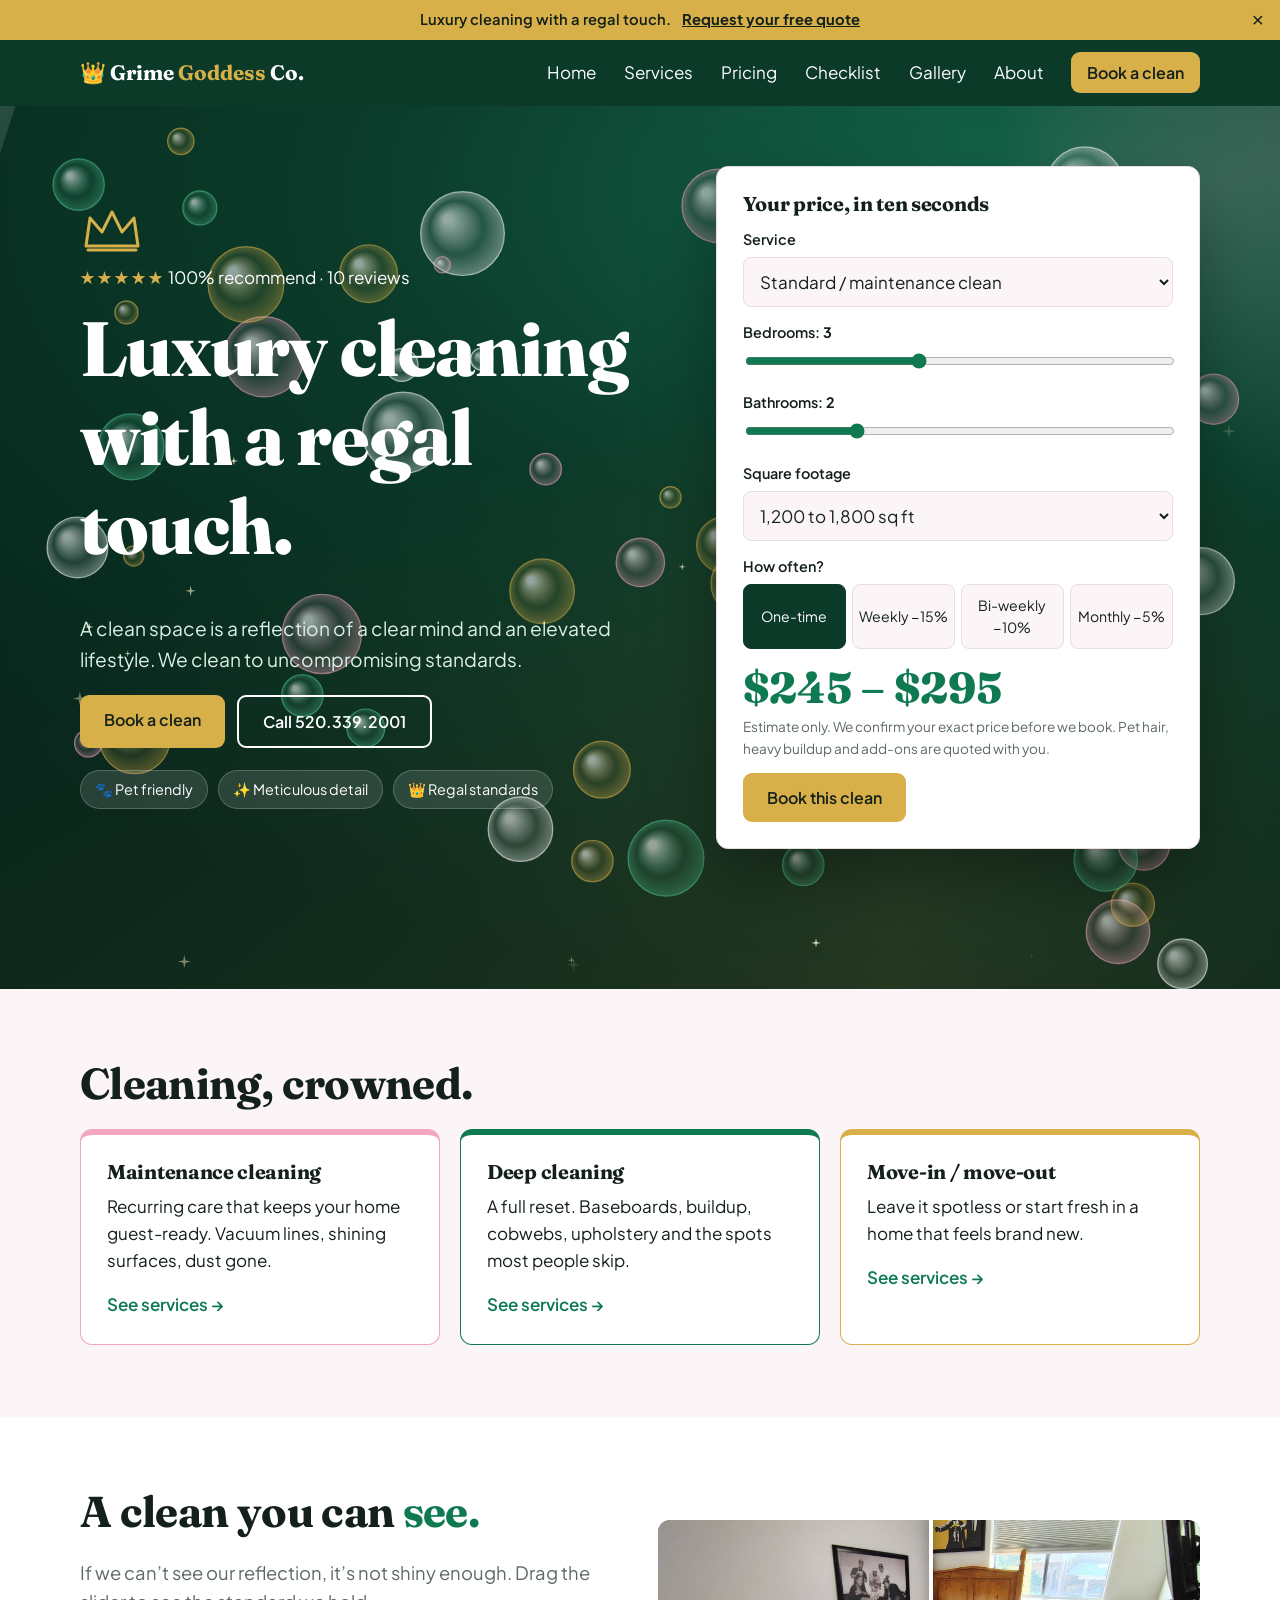
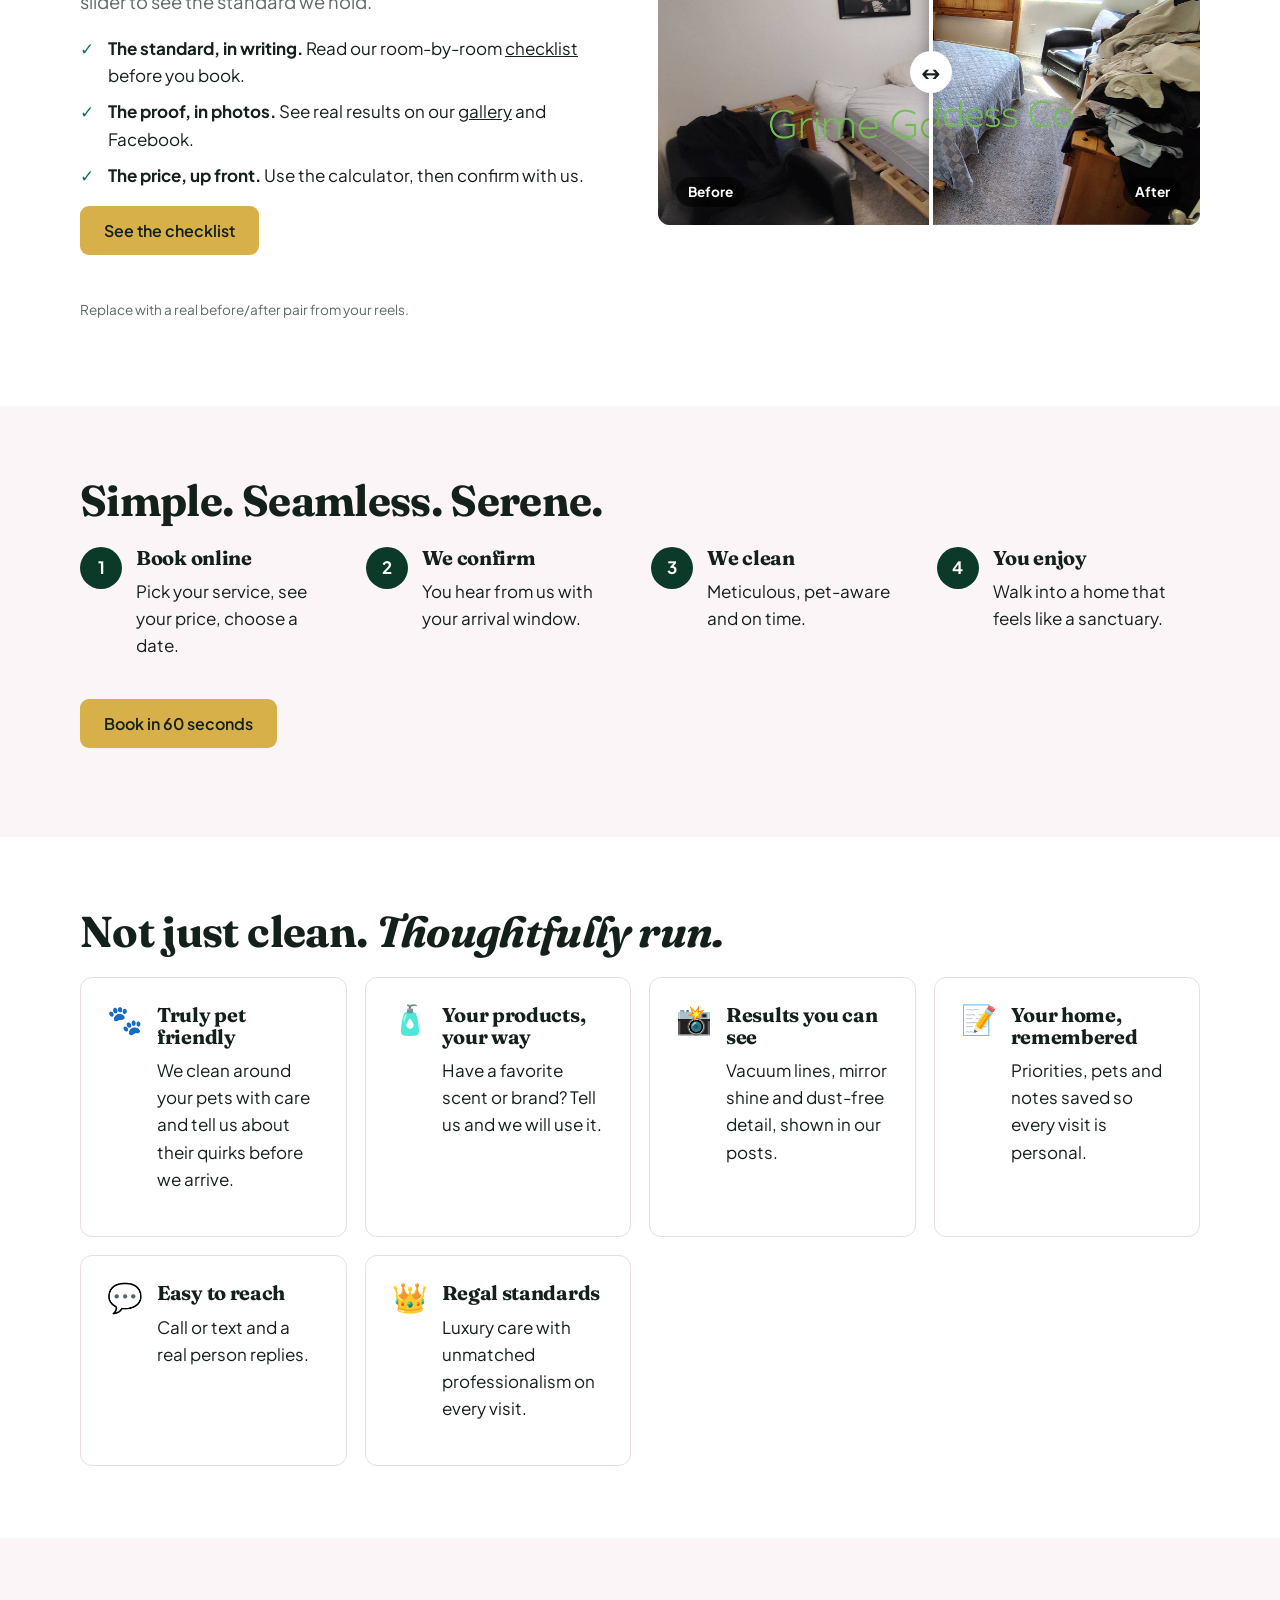
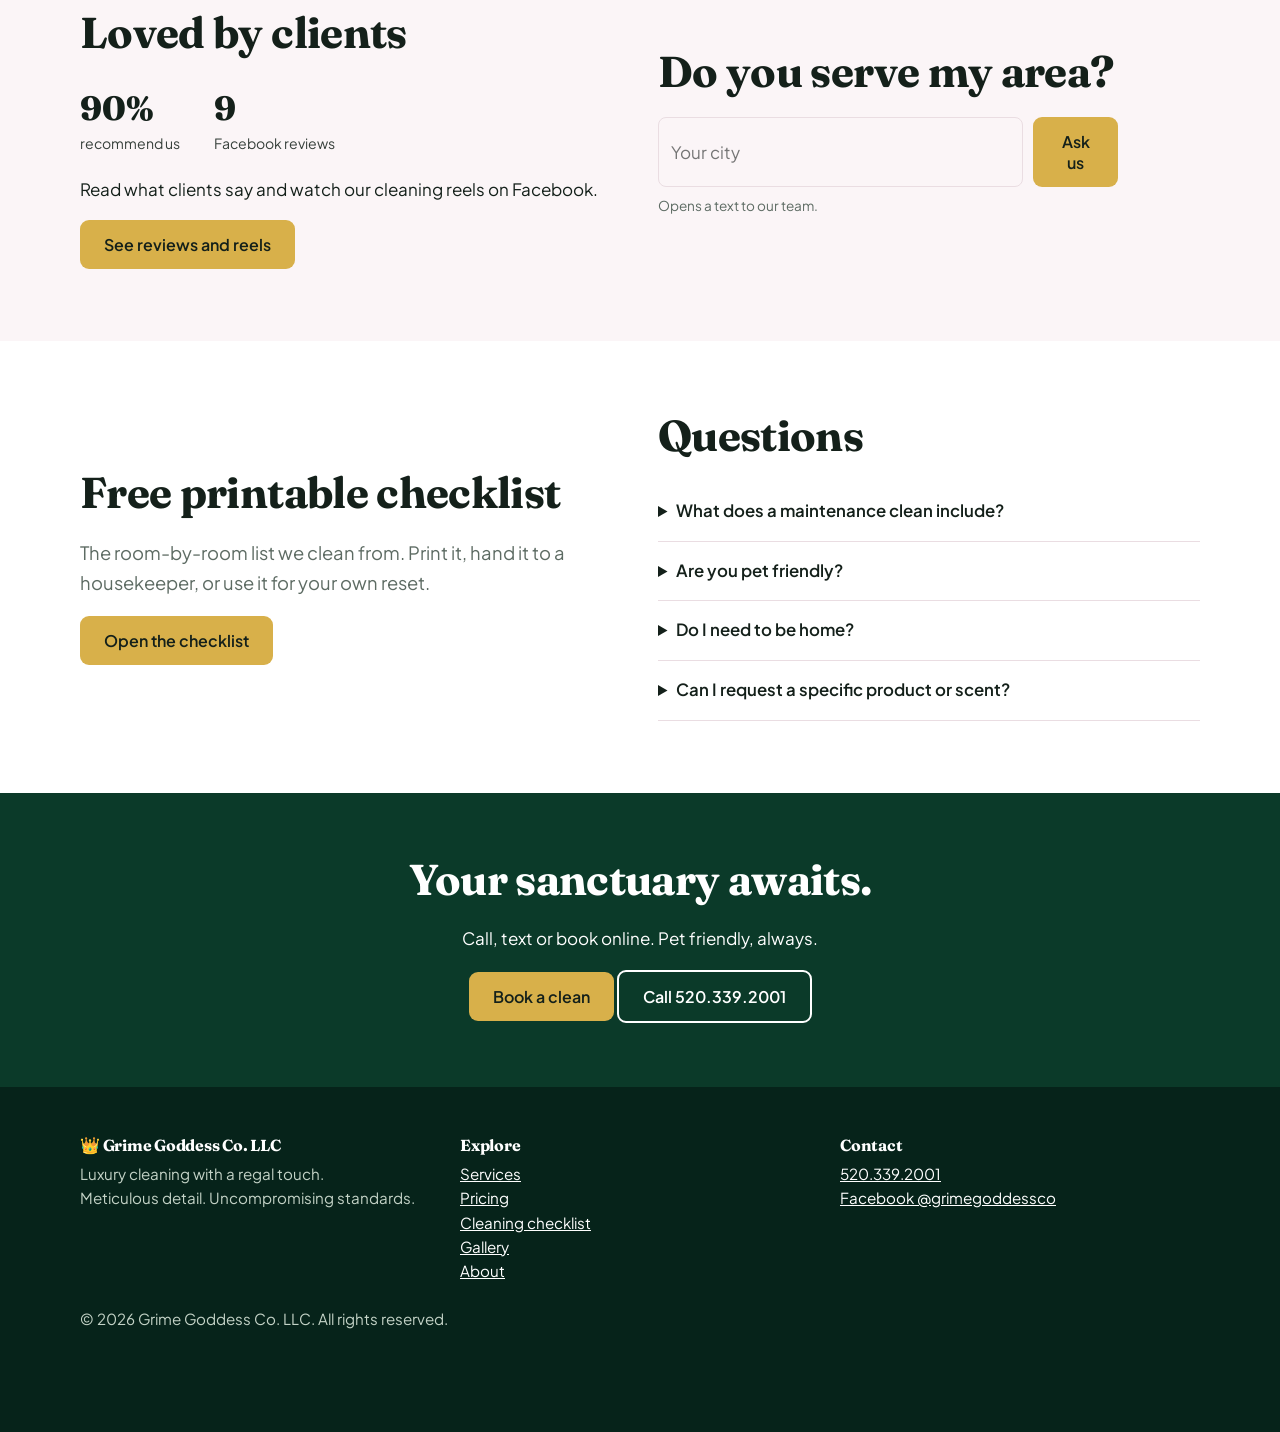
==== index.html @ 9551f422 "created all pages and basic features" ====
<!DOCTYPE html><html lang="en"><head><meta charset="utf-8"><meta name="viewport" content="width=device-width, initial-scale=1, viewport-fit=cover">
<title>Grime Goddess Co. | Luxury Cleaning with a Regal Touch</title><meta name="description" content="Luxury, pet-friendly cleaning with meticulous attention to detail. Get an instant price and book online."><meta name="theme-color" content="#0b3a29">
<link rel="preconnect" href="https://fonts.googleapis.com"><link rel="preconnect" href="https://fonts.gstatic.com" crossorigin>
<link href="https://fonts.googleapis.com/css2?family=Fraunces:wght@600;700;800&family=Plus+Jakarta+Sans:wght@400;500;600&display=swap" rel="stylesheet">
<link rel="stylesheet" href="css/style.css">
<script type="application/ld+json">{"@context":"https://schema.org","@type":"HouseCleaningService","name":"Grime Goddess Co. LLC","telephone":"+15203392001","description":"Luxury cleaning with a regal touch. Pet friendly."}</script>

</head><body>
<a class="skip" href="#main">Skip to content</a>
<div class="promo">Luxury cleaning with a regal touch. <a href="book.html#form"><b>Request your free quote</b></a><button aria-label="Close banner">×</button></div>
<header class="top"><div class="wrap">
    <a class="logo" href="index.html">👑 Grime <b>Goddess</b> Co.</a>
<button class="burger" aria-label="Menu" aria-expanded="false">Menu</button>
<nav id="nav" aria-label="Main">
    <a href="index.html">Home</a>
    <a href="services.html">Services</a>
    <a href="pricing.html">Pricing</a>
    <a href="checklist.html">Checklist</a>
    <a href="gallery.html">Gallery</a>
    <a href="about.html">About</a>
</nav>
<a class="btn sm" href="book.html#form">Book a clean</a>
</div></header><main id="main">
    <section class="hero"><div class="sun">

    </div><canvas id="fx" aria-hidden="true"></canvas><div class="wrap"><div>
<svg class="crown" viewBox="0 0 64 48" aria-hidden="true">
    <path d="M6 40 L10 12 L22 26 L32 6 L42 26 L54 12 L58 40 Z M8 44 H56"/></svg>
    <p class="in" style="--d:.2s"><span class="stars">★★★★★</span> 100% recommend · 10 reviews</p>
<h1 data-split>Luxury cleaning with a  regal touch.</h1><p class="in" style="--d:1.1s;color:#dcefe6;font-size:1.2rem">A clean space is a reflection of a clear mind and an elevated lifestyle. We clean to uncompromising standards.</p>
<div class="in" style="--d:1.3s;display:flex;gap:12px;flex-wrap:wrap;margin-top:20px"><a class="btn" href="book.html#form">Book a clean</a><a class="btn ghost" href="tel:+15203392001">Call 520.339.2001</a></div>
<ul class="chips in" style="--d:1.5s"><li>🐾 Pet friendly</li><li>✨ Meticulous detail</li><li>👑 Regal standards</li></ul></div><div class="card calc in" style="--d:1.4s" id="quote"><h3>Your price, in ten seconds</h3>
<label for="q-svc">Service</label><select id="q-svc"></select>
<label for="q-bed">Bedrooms: <b id="q-bv">3</b></label><input id="q-bed" type="range" min="1" max="6" value="3">
<label for="q-bath">Bathrooms: <b id="q-bav">2</b></label><input id="q-bath" type="range" min="1" max="5" value="2">
<label for="q-sq">Square footage</label><select id="q-sq"></select>
<label>How often?</label><div class="seg" id="q-freq"><button data-f="once" class="on">One-time</button><button data-f="weekly">Weekly −15%</button><button data-f="biweekly">Bi-weekly −10%</button><button data-f="monthly">Monthly −5%</button></div>
<div class="price" id="q-price">$0</div><p class="note">Estimate only. We confirm your exact price before we book. Pet hair, heavy buildup and add-ons are quoted with you.</p>
<a class="btn" id="q-go" href="book.html#form">Book this clean</a></div></div></section><section class="sec"><div class="wrap"><h2>Cleaning, crowned.</h2><div class="grid">
<div class="card svc rv"><h3>Maintenance cleaning</h3><p>Recurring care that keeps your home guest-ready. Vacuum lines, shining surfaces, dust gone.</p><a class="more" href="services.html">See services →</a></div>
<div class="card svc rv"><h3>Deep cleaning</h3><p>A full reset. Baseboards, buildup, cobwebs, upholstery and the spots most people skip.</p><a class="more" href="services.html">See services →</a></div>
<div class="card svc rv"><h3>Move-in / move-out</h3><p>Leave it spotless or start fresh in a home that feels brand new.</p><a class="more" href="services.html">See services →</a></div></div></div></section>
<section class="sec alt">
    <div class="wrap two"><div>
    <h2>A clean you can <span style="color:var(--turf)">see.</span>
    </h2><p class="lead">If we can’t see our reflection, it’s not shiny enough. Drag the slider to see the standard we hold.</p>
<ul class="tick"><li>
    <b>The standard, in writing.</b> Read our room-by-room <a href="checklist.html">checklist</a> before you book.</li>
    <li><b>The proof, in photos.</b> See real results on our <a href="gallery.html">gallery</a> and Facebook.</li>
    <li><b>The price, up front.</b> Use the calculator, then confirm with us.</li></ul>
    <a class="btn" href="checklist.html">See the checklist</a></div>

<div class="ba" style="--p:50%">
<div class="b">
    <img src="images/image2.jpg" alt="Before cleaning" draggable="false">
    <span class="lbl">Before</span>
</div>
<div class="a">
    <img src="images/image1.jpg" alt="After cleaning" draggable="false">
    <span class="lbl">After</span>
</div>
<div class="bar"></div>
<input type="range" min="0" max="100" value="50" aria-label="Drag to compare before and after">
</div>

<p class="note" style="margin-top:8px">Replace with a real before/after pair from your reels.</p></div></div></section>


<section class="sec"><div class="wrap"><h2>Simple. Seamless. Serene.</h2><div class="steps">
<div class="rv"><h3>Book online</h3><p>Pick your service, see your price, choose a date.</p></div><div class="rv"><h3>We confirm</h3><p>You hear from us with your arrival window.</p></div><div class="rv"><h3>We clean</h3><p>Meticulous, pet-aware and on time.</p></div><div class="rv"><h3>You enjoy</h3><p>Walk into a home that feels like a sanctuary.</p></div></div><p style="margin-top:22px"><a class="btn" href="book.html#form">Book in 60 seconds</a></p></div></section>
<section class="sec alt"><div class="wrap"><h2>Not just clean. <em>Thoughtfully run.</em></h2><div class="feat">
<div class="card rv"><span class="i">🐾</span><div><h3>Truly pet friendly</h3><p>We clean around your pets with care and tell us about their quirks before we arrive.</p></div></div>
<div class="card rv"><span class="i">🧴</span><div><h3>Your products, your way</h3><p>Have a favorite scent or brand? Tell us and we will use it.</p></div></div>
<div class="card rv"><span class="i">📸</span><div><h3>Results you can see</h3><p>Vacuum lines, mirror shine and dust-free detail, shown in our posts.</p></div></div>
<div class="card rv"><span class="i">📝</span><div><h3>Your home, remembered</h3><p>Priorities, pets and notes saved so every visit is personal.</p></div></div>
<div class="card rv"><span class="i">💬</span><div><h3>Easy to reach</h3><p>Call or text and a real person replies.</p></div></div>
<div class="card rv"><span class="i">👑</span><div><h3>Regal standards</h3><p>Luxury care with unmatched professionalism on every visit.</p></div></div></div></div></section>
<section class="sec"><div class="wrap two"><div><h2>Loved by clients</h2><div class="stats" style="color:var(--ink)"><div><b data-to="100" data-suf="%">0</b><span>recommend us</span></div><div><b data-to="10">0</b><span>Facebook reviews</span></div></div>
<p style="margin-top:20px">Read what clients say and watch our cleaning reels on Facebook.</p><a class="btn" href="https://www.facebook.com/grimegoddessco" rel="noopener">See reviews and reels</a>
<!-- EDIT: paste 2 or 3 real client reviews here as .card.quote blocks -->
</div><div><h2>Do you serve my area?</h2><form id="area" style="display:flex;gap:10px;max-width:460px"><input id="area-c" placeholder="Your city" required aria-label="Your city"><button class="btn" type="submit">Ask us</button></form><p class="note" style="margin-top:8px">Opens a text to our team. <!-- EDIT: list service-area cities --></p></div></div></section>
<section class="sec alt"><div class="wrap two"><div><h2>Free printable checklist</h2><p class="lead">The room-by-room list we clean from. Print it, hand it to a housekeeper, or use it for your own reset.</p><a class="btn" href="checklist.html">Open the checklist</a></div>
<div><h2>Questions</h2>
<details><summary>What does a maintenance clean include?</summary><p>Dusting, vacuuming and mopping, kitchens and bathrooms, mirrors and glass, and the finishing details that make surfaces shine. See the full checklist.</p></details>
<details><summary>Are you pet friendly?</summary><p>Yes. Tell us about your pets when you book so we can plan around them.</p></details>
<details><summary>Do I need to be home?</summary><p>No. Share how we should get in when you book, and we will confirm the plan.</p></details>
<details><summary>Can I request a specific product or scent?</summary><p>Yes. Tell us your favorites in the booking notes.</p></details></div></div></section></main>
<section class="band"><div class="wrap"><h2>Your sanctuary awaits.</h2><p>Call, text or book online. Pet friendly, always.</p><a class="btn" href="book.html#form">Book a clean</a> <a class="btn ghost" href="tel:+15203392001">Call 520.339.2001</a></div></section>
<footer><div class="wrap grid"><div><h3>👑 Grime Goddess Co. LLC</h3><p>Luxury cleaning with a regal touch.<br>Meticulous detail. Uncompromising standards.</p></div>
<div><h3>Explore</h3><a href="services.html">Services</a><br><a href="pricing.html">Pricing</a><br><a href="checklist.html">Cleaning checklist</a><br><a href="gallery.html">Gallery</a><br><a href="about.html">About</a></div>
<div><h3>Contact</h3><a href="tel:+15203392001">520.339.2001</a><br><a href="https://www.facebook.com/grimegoddessco" rel="noopener">Facebook @grimegoddessco</a></div></div>
<div class="wrap" style="margin-top:24px">© <span data-year></span> Grime Goddess Co. LLC. All rights reserved.</div></footer>
<div class="sticky"><a class="btn" href="tel:+15203392001">Call</a><a class="btn ghost" style="color:#fff" href="book.html#form">Book now</a></div>
<div class="modal" id="pop" role="dialog" aria-modal="true" aria-label="Free quote"><div class="card"><button class="x" aria-label="Close">×</button><h3>Leaving so soon, goddess?</h3><p>See your price in seconds. No account and no obligation.</p><a class="btn" href="index.html#quote">Get my price</a> <button class="btn ghost sm" data-close>No thanks</button></div></div>
<script src="js/script.js"></script></body></html>
---- css/style.css ----
/* J&C Dreamscape — shared styles */
:root{--bg:#fbf5f7;--surf:#fff;--ink:#14201a;--mut:#5d6b63;--moss:#0b3a29;--deep:#06231a;--turf:#0f7a52;--turf2:#169466;--sun:#d8b04a;--line:#eadde2;--r:12px;color-scheme:light}
@media(prefers-color-scheme:dark){:root{--bg:#0d1712;--surf:#14231b;--ink:#e8eee6;--mut:#a3b3a6;--moss:#04150f;--turf:#4fc08f;--line:#2c3f35;color-scheme:dark}}
*{box-sizing:border-box}html{scroll-behavior:smooth}
body{margin:0;background:var(--bg);color:var(--ink);font:400 17px/1.6 "Plus Jakarta Sans",system-ui,sans-serif;padding-bottom:env(safe-area-inset-bottom,0)}
h1,h2,h3{font-family:"Fraunces","Arial Narrow",system-ui,sans-serif;line-height:1.08;margin:0 0 .5em;letter-spacing:-.015em}
h1{font-size:clamp(2.5rem,6.2vw,4.8rem);font-weight:800}h2{font-size:clamp(1.8rem,3.6vw,2.7rem);font-weight:700}h3{font-size:1.25rem;font-weight:700}
p{margin:0 0 1em;max-width:62ch}a{color:inherit}img,canvas{max-width:100%}
.wrap{max-width:1160px;margin:0 auto;padding:0 20px}
.sec{padding:72px 0}.sec.alt{background:var(--surf)}.lead{font-size:1.15rem;color:var(--mut)}
.skip{position:absolute;left:-999px}.skip:focus{left:10px;top:10px;background:#fff;color:#000;padding:8px;z-index:99}
:focus-visible{outline:3px solid var(--sun);outline-offset:2px}

/* announcement + header */
.promo{background:var(--sun);color:#14201a;font-size:.92rem;font-weight:600;text-align:center;padding:8px 40px;position:relative}
.promo a{margin-left:8px}.promo button{position:absolute;right:10px;top:50%;transform:translateY(-50%);background:none;border:0;font-size:1.3rem;cursor:pointer;color:inherit}
header.top{position:sticky;top:0;z-index:40;background:var(--moss);color:#fff;transition:box-shadow .3s}
header.top.scrolled{box-shadow:0 6px 24px rgba(0,0,0,.3)}
header .wrap{display:flex;align-items:center;gap:14px;height:66px}
.logo{font:800 1.3rem "Fraunces",sans-serif;text-decoration:none;margin-right:auto}.logo b{color:var(--sun)}
nav{display:flex;gap:2px;align-items:center}
nav>a,.dd>button{color:#fff;text-decoration:none;padding:9px 13px;border-radius:7px;font:500 .95rem inherit;font-family:inherit;background:none;border:0;cursor:pointer}
nav>a:hover,nav>a.on,.dd>button:hover{background:rgba(255,255,255,.14)}
.dd{position:relative}.dd .menu{display:none;position:absolute;top:100%;left:0;min-width:240px;background:var(--surf);color:var(--ink);border:1px solid var(--line);border-radius:var(--r);padding:8px;box-shadow:0 18px 40px rgba(0,0,0,.25)}
.dd.open .menu,.dd:hover .menu{display:block}
.menu a{display:block;text-decoration:none;padding:10px 12px;border-radius:8px}.menu a:hover{background:var(--bg)}.menu small{display:block;color:var(--mut)}
.burger{display:none;background:none;border:2px solid #fff;color:#fff;border-radius:7px;padding:6px 11px;font:inherit}
@media(max-width:900px){.burger{display:block}nav{display:none;position:absolute;top:100%;left:0;right:0;background:var(--moss);flex-direction:column;align-items:stretch;padding:10px 20px 20px}nav.open{display:flex}.dd .menu{display:block;position:static;background:transparent;color:#fff;border:0;box-shadow:none;padding:0 0 0 12px}.menu a:hover{background:rgba(255,255,255,.12)}.menu small{display:none}.dd>button{text-align:left;width:100%}header .btn.call{display:none}}

/* buttons */
.btn{display:inline-block;background:var(--sun);color:#14201a;font:600 1rem "Plus Jakarta Sans",sans-serif;padding:14px 24px;border-radius:9px;text-decoration:none;border:0;cursor:pointer;transition:transform .15s ease,box-shadow .2s;will-change:transform}
.btn:hover{box-shadow:0 10px 24px rgba(216,176,74,.4)}.btn.ghost{background:transparent;color:inherit;border:2px solid currentColor}.btn.sm{padding:10px 16px}

/* hero */
.hero{position:relative;overflow:hidden;color:#fff;min-height:min(92vh,820px);display:flex;align-items:center;background:linear-gradient(180deg,#0b1a12 0%,#17402a 55%,#2f6a3c 100%);isolation:isolate}
.hero.short{min-height:420px}
.hero canvas{position:absolute;inset:0;width:100%;height:100%;z-index:-1}
.sun{position:absolute;right:12%;bottom:26%;width:420px;height:420px;border-radius:50%;background:radial-gradient(circle,rgba(255,214,102,.75),rgba(216,176,74,.25) 45%,transparent 70%);z-index:-2;filter:blur(6px);animation:pulse 7s ease-in-out infinite;will-change:transform}
@keyframes pulse{50%{opacity:.75;scale:1.08}}
.hero .wrap{display:grid;grid-template-columns:1.1fr .9fr;gap:44px;align-items:center;padding-top:60px;padding-bottom:140px;width:100%}
.hero.short .wrap{grid-template-columns:1fr;padding-bottom:90px}
@media(max-width:900px){.hero .wrap{grid-template-columns:1fr;padding-bottom:110px}}
.w{display:inline-block;overflow:hidden;vertical-align:bottom;padding-bottom:.08em}.w>span{display:inline-block;transform:translateY(110%);animation:rise .9s cubic-bezier(.2,.8,.2,1) forwards;animation-delay:calc(var(--i)*70ms + 250ms)}
@keyframes rise{to{transform:none}}
.in{opacity:0;animation:fade .8s ease forwards;animation-delay:var(--d,1s)}@keyframes fade{to{opacity:1}}
.chips{display:flex;gap:10px;flex-wrap:wrap;margin:22px 0 0;padding:0;list-style:none}
.chips li{background:rgba(255,255,255,.12);backdrop-filter:blur(6px);border:1px solid rgba(255,255,255,.2);padding:7px 14px;border-radius:99px;font-size:.9rem}
.stars{color:var(--sun);letter-spacing:2px}
.stats{display:flex;gap:34px;margin-top:30px}.stats b{display:block;font:800 2.1rem "Fraunces",sans-serif}.stats span{font-size:.88rem;opacity:.85}

/* cards + grids */
.card{background:var(--surf);color:var(--ink);border:1px solid var(--line);border-radius:var(--r);padding:26px}
.grid{display:grid;gap:20px;grid-template-columns:repeat(auto-fit,minmax(260px,1fr))}
.svc{border-top:6px solid var(--turf);transition:transform .25s}.svc:hover{transform:translateY(-6px)}.svc:nth-child(2){border-color:#8a8f87}.svc:nth-child(3){border-color:var(--sun)}
.svc .more{font-weight:600;color:var(--turf);text-decoration:none}
ul.tick{list-style:none;padding:0;margin:0 0 1em}ul.tick li{padding-left:28px;position:relative;margin:9px 0}ul.tick li:before{content:"✓";position:absolute;left:0;color:var(--turf);font-weight:800}
.steps{display:grid;gap:22px;grid-template-columns:repeat(auto-fit,minmax(230px,1fr));counter-reset:s}
.steps>div{counter-increment:s;position:relative;padding-left:56px}.steps>div:before{content:counter(s);position:absolute;left:0;top:0;width:42px;height:42px;border-radius:50%;background:var(--moss);color:#fff;display:grid;place-items:center;font-weight:700}
.rv{opacity:0;transform:translateY(24px);transition:opacity .7s,transform .7s}.rv.show{opacity:1;transform:none}
.quote{border-left:5px solid var(--sun)}.quote p{max-width:none}

/* quote calculator */
.calc{color:var(--ink);box-shadow:0 30px 70px rgba(0,0,0,.35)}
label{display:block;font-weight:600;font-size:.9rem;margin:14px 0 6px}
input,select,textarea{width:100%;padding:12px;border:1px solid var(--line);border-radius:8px;background:var(--bg);color:var(--ink);font:inherit}
input[type=range]{padding:0;accent-color:var(--turf)}
.seg{display:flex;gap:6px;flex-wrap:wrap}.seg button{flex:1;padding:9px 6px;border:1px solid var(--line);background:var(--bg);color:var(--ink);border-radius:8px;cursor:pointer;font:inherit;font-size:.88rem}.seg button.on{background:var(--moss);color:#fff;border-color:var(--moss)}
.price{font:800 2.7rem "Fraunces",sans-serif;color:var(--turf);margin:12px 0 2px;transition:opacity .2s}
.note{font-size:.85rem;color:var(--mut)}

/* before/after */
.ba{position:relative;aspect-ratio:16/9;border-radius:var(--r);overflow:hidden;user-select:none;touch-action:pan-y}
.ba .a,.ba .b{position:absolute;inset:0;display:flex;align-items:flex-end;padding:18px;font-weight:700;color:#fff;text-shadow:0 2px 6px rgba(0,0,0,.6)}
.ba .b{background:radial-gradient(circle at 20% 30%,#7a5e2f 0 6%,transparent 7%),radial-gradient(circle at 70% 60%,#6b5128 0 8%,transparent 9%),repeating-linear-gradient(35deg,#8b7a45 0 14px,#76683a 14px 28px);}
.ba .a{background:repeating-linear-gradient(100deg,#0f7a52 0 60px,#4f9556 60px 120px);clip-path:inset(0 0 0 var(--p,50%))}
.ba .a{justify-content:flex-end}
.ba input{position:absolute;inset:0;opacity:0;cursor:ew-resize;height:100%}
.ba .bar{position:absolute;top:0;bottom:0;left:var(--p,50%);width:4px;background:#fff;box-shadow:0 0 12px rgba(0,0,0,.5);pointer-events:none}
.ba .bar:after{content:"↔";position:absolute;top:50%;left:50%;translate:-50% -50%;background:#fff;color:#14201a;width:42px;height:42px;border-radius:50%;display:grid;place-items:center;font-weight:800}

/* misc */
details{border-bottom:1px solid var(--line);padding:16px 0}summary{cursor:pointer;font-weight:600;font-size:1.05rem}details p{margin:10px 0 0}
.two{display:grid;gap:36px;grid-template-columns:1fr 1fr;align-items:center}@media(max-width:860px){.two{grid-template-columns:1fr}}
.gal{display:grid;gap:14px;grid-template-columns:repeat(auto-fill,minmax(260px,1fr))}.gal div{aspect-ratio:4/3;border-radius:var(--r);display:flex;align-items:flex-end;padding:14px;color:#fff;font-weight:600;text-shadow:0 2px 6px rgba(0,0,0,.6)}
.g1{background:repeating-linear-gradient(100deg,#0f7a52 0 40px,#4f9556 40px 80px)}.g2{background:repeating-linear-gradient(45deg,#8a8f87 0 26px,#a2a79f 26px 52px)}.g3{background:linear-gradient(135deg,#5b4a33,#8a7355)}.g4{background:linear-gradient(160deg,#2e5a3a,#6b9a55)}
.band{background:var(--moss);color:#fff;text-align:center;padding:64px 0}.band p{margin-inline:auto}
.cities{display:flex;flex-wrap:wrap;gap:10px;padding:0;list-style:none}.cities li{background:var(--surf);border:1px solid var(--line);padding:7px 14px;border-radius:99px}
footer{background:var(--deep);color:#c3d2c6;padding:50px 0 100px;font-size:.95rem}footer a{color:#fff}footer .grid{grid-template-columns:repeat(auto-fit,minmax(200px,1fr))}footer h3{color:#fff;font-size:1rem}
.sticky{position:fixed;left:0;right:0;bottom:0;z-index:45;display:none;gap:8px;padding:10px 14px calc(10px + env(safe-area-inset-bottom,0));background:var(--moss)}.sticky .btn{flex:1;text-align:center}@media(max-width:900px){.sticky{display:flex}}
.modal{position:fixed;inset:0;z-index:60;background:rgba(5,15,9,.7);display:none;place-items:center;padding:20px}.modal.open{display:grid}.modal .card{max-width:440px;position:relative;animation:pop .35s cubic-bezier(.2,.9,.3,1.3)}.modal .x{position:absolute;right:12px;top:8px;background:none;border:0;font-size:1.6rem;cursor:pointer;color:inherit}
@keyframes pop{from{transform:scale(.85);opacity:0}}
@media(prefers-reduced-motion:reduce){*{animation:none!important;transition:none!important}.w>span{transform:none}.in,.rv{opacity:1;transform:none}}

/* ---- Grime Goddess overrides ---- */
:root{--pink:#f2a6c0;--rose:#d96b94}
h1,h2,h3,.logo{font-weight:700}h1{font-weight:800}
.hero{background:radial-gradient(120% 90% at 80% 10%,#14664a 0%,#0b3a29 45%,#06231a 100%)}
.hero:before{content:"";position:absolute;inset:-20%;z-index:-2;background:conic-gradient(from 0deg at 70% 30%,transparent,rgba(242,166,192,.18),transparent 35%,rgba(216,176,74,.14),transparent 70%);animation:spin 28s linear infinite}
@keyframes spin{to{transform:rotate(360deg)}}
.hero:after{content:"";position:absolute;top:0;bottom:0;width:30%;left:-40%;z-index:0;pointer-events:none;background:linear-gradient(100deg,transparent,rgba(255,255,255,.22),transparent);transform:skewX(-18deg);animation:sweep 7s ease-in-out 2.4s infinite}
@keyframes sweep{0%{left:-40%}35%,100%{left:130%}}
.sun{background:radial-gradient(circle,rgba(242,166,192,.5),rgba(216,176,74,.18) 45%,transparent 70%);right:8%;bottom:20%}
.crown{width:64px;height:48px;margin-bottom:10px;display:block;fill:none;stroke:var(--sun);stroke-width:3;stroke-linecap:round;stroke-linejoin:round;stroke-dasharray:260;stroke-dashoffset:260;animation:draw 1.6s ease .2s forwards,glow 3s ease-in-out 2s infinite}
@keyframes draw{to{stroke-dashoffset:0}}@keyframes glow{50%{filter:drop-shadow(0 0 10px var(--sun))}}
.grime{display:inline-block;animation:clean 1.6s ease 1.1s both}
@keyframes clean{0%{filter:blur(7px) grayscale(1) contrast(.6);opacity:.55}100%{filter:none;opacity:1}}
.shine{background:linear-gradient(100deg,#fff 20%,var(--pink) 40%,var(--sun) 50%,#fff 60%);background-size:250% 100%;-webkit-background-clip:text;background-clip:text;color:transparent;animation:txt 5s linear infinite}
@keyframes txt{to{background-position:-250% 0}}
.svc:nth-child(1){border-color:var(--pink)}.svc:nth-child(2){border-color:var(--turf)}.svc:nth-child(3){border-color:var(--sun)}
.ba .b{background:radial-gradient(circle at 25% 35%,rgba(70,55,40,.55) 0 5%,transparent 6%),radial-gradient(circle at 68% 62%,rgba(70,55,40,.5) 0 7%,transparent 8%),linear-gradient(135deg,#8d8a86,#6f6c68)}
.ba .a{background:linear-gradient(115deg,#e9f6f0 0%,#bfe3d3 40%,#ffffff 50%,#bfe3d3 60%,#e9f6f0 100%);color:#0b3a29;text-shadow:none}
.g1{background:repeating-linear-gradient(100deg,#d9ece3 0 38px,#c4e0d2 38px 76px);color:#0b3a29;text-shadow:none}.g2{background:linear-gradient(120deg,#f6dbe5,#fff 45%,#f6dbe5)}.g2,.g3,.g4{color:#14201a;text-shadow:none}.g3{background:linear-gradient(135deg,#0b3a29,#117a52);color:#fff}.g4{background:linear-gradient(135deg,#f2d99a,#fff 50%,#f2d99a)}
.feat{display:grid;gap:18px;grid-template-columns:repeat(auto-fit,minmax(260px,1fr))}.feat .card{display:flex;gap:14px}.feat .i{font-size:1.8rem;line-height:1}
.tier{position:relative}.tier.hot{border:2px solid var(--sun)}.tier .tag{position:absolute;top:-13px;left:20px;background:var(--sun);color:#14201a;font-size:.8rem;font-weight:700;padding:3px 12px;border-radius:99px}
.seg2 button{flex:1}
.check h3{margin-top:1.4em}
@media print{header,.promo,.sticky,.band,footer,.hero,.noprint{display:none!important}body{background:#fff;color:#000}}
.ba img{position:absolute;inset:0;width:100%;height:100%;object-fit:cover;pointer-events:none}
.ba .lbl{position:relative;z-index:1;background:rgba(0,0,0,.55);color:#fff;padding:4px 12px;border-radius:99px;font-size:.85rem}
.ba .a{justify-content:flex-end}
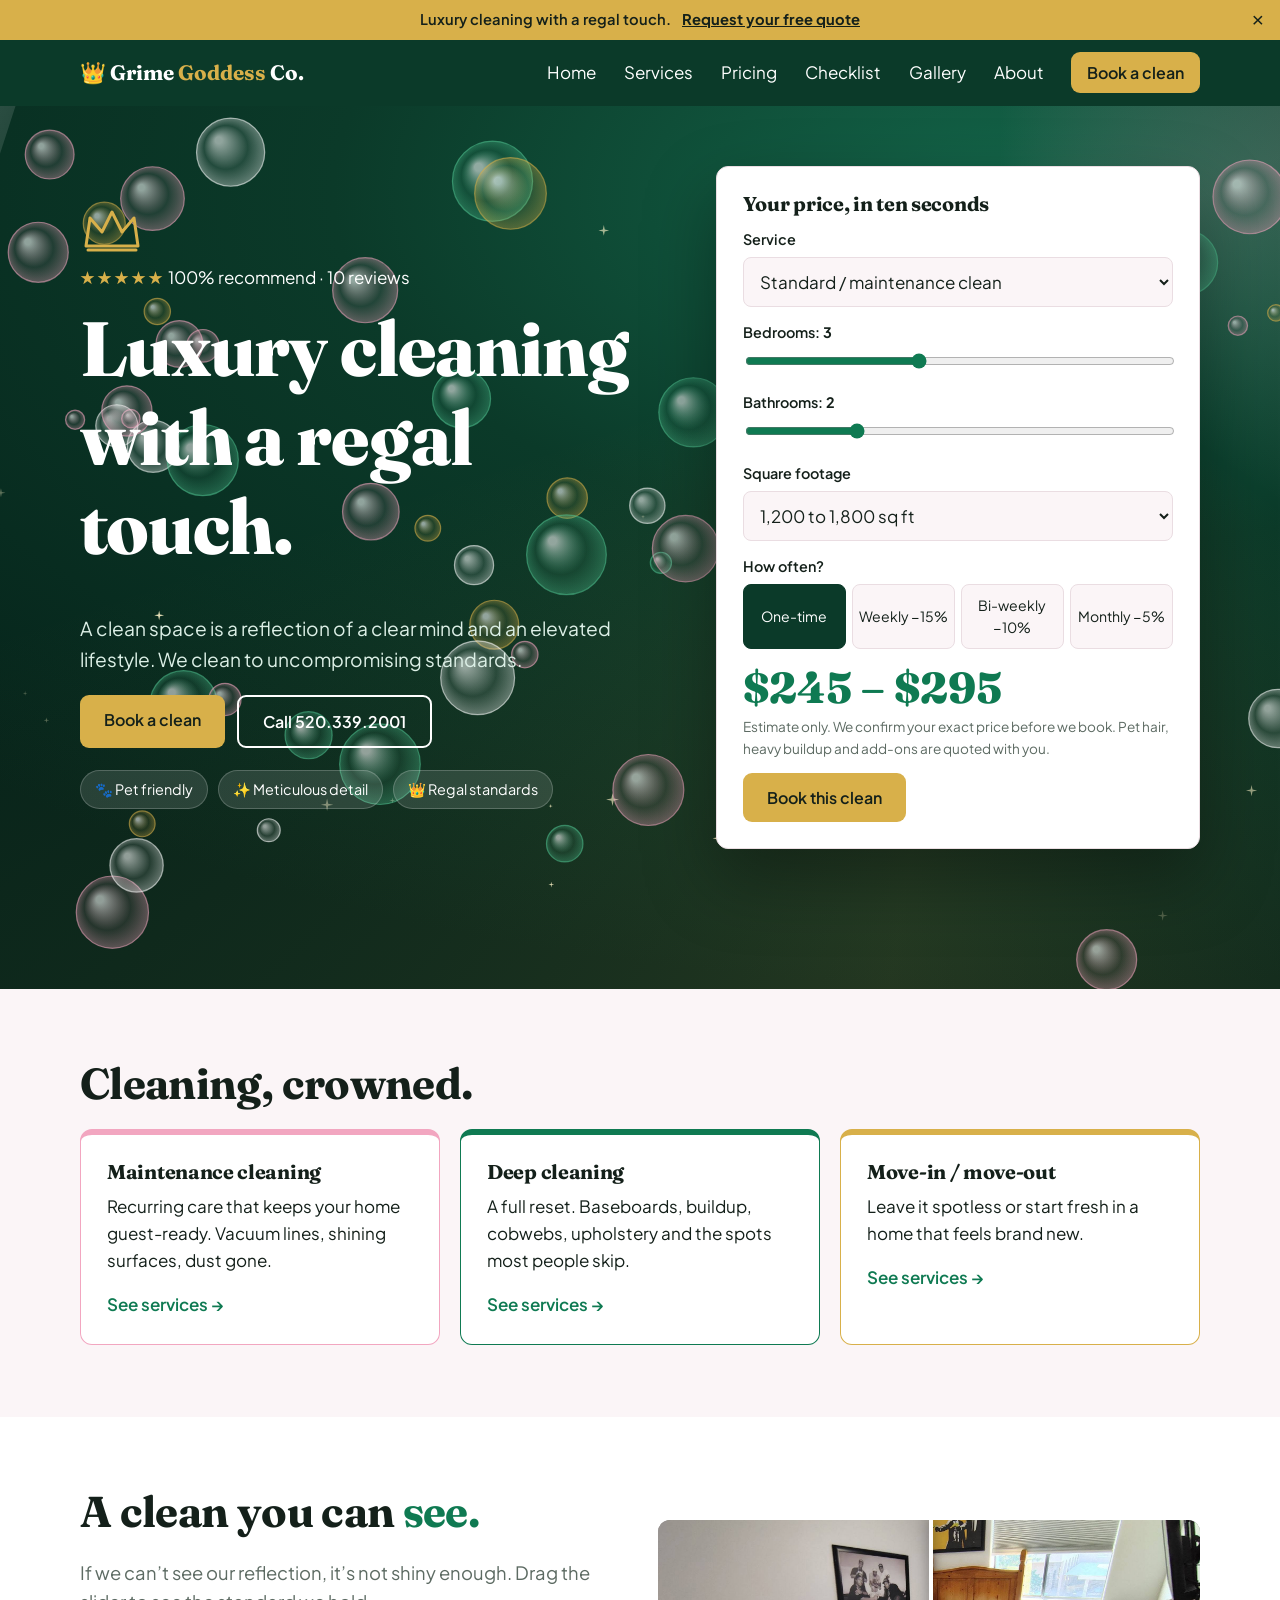
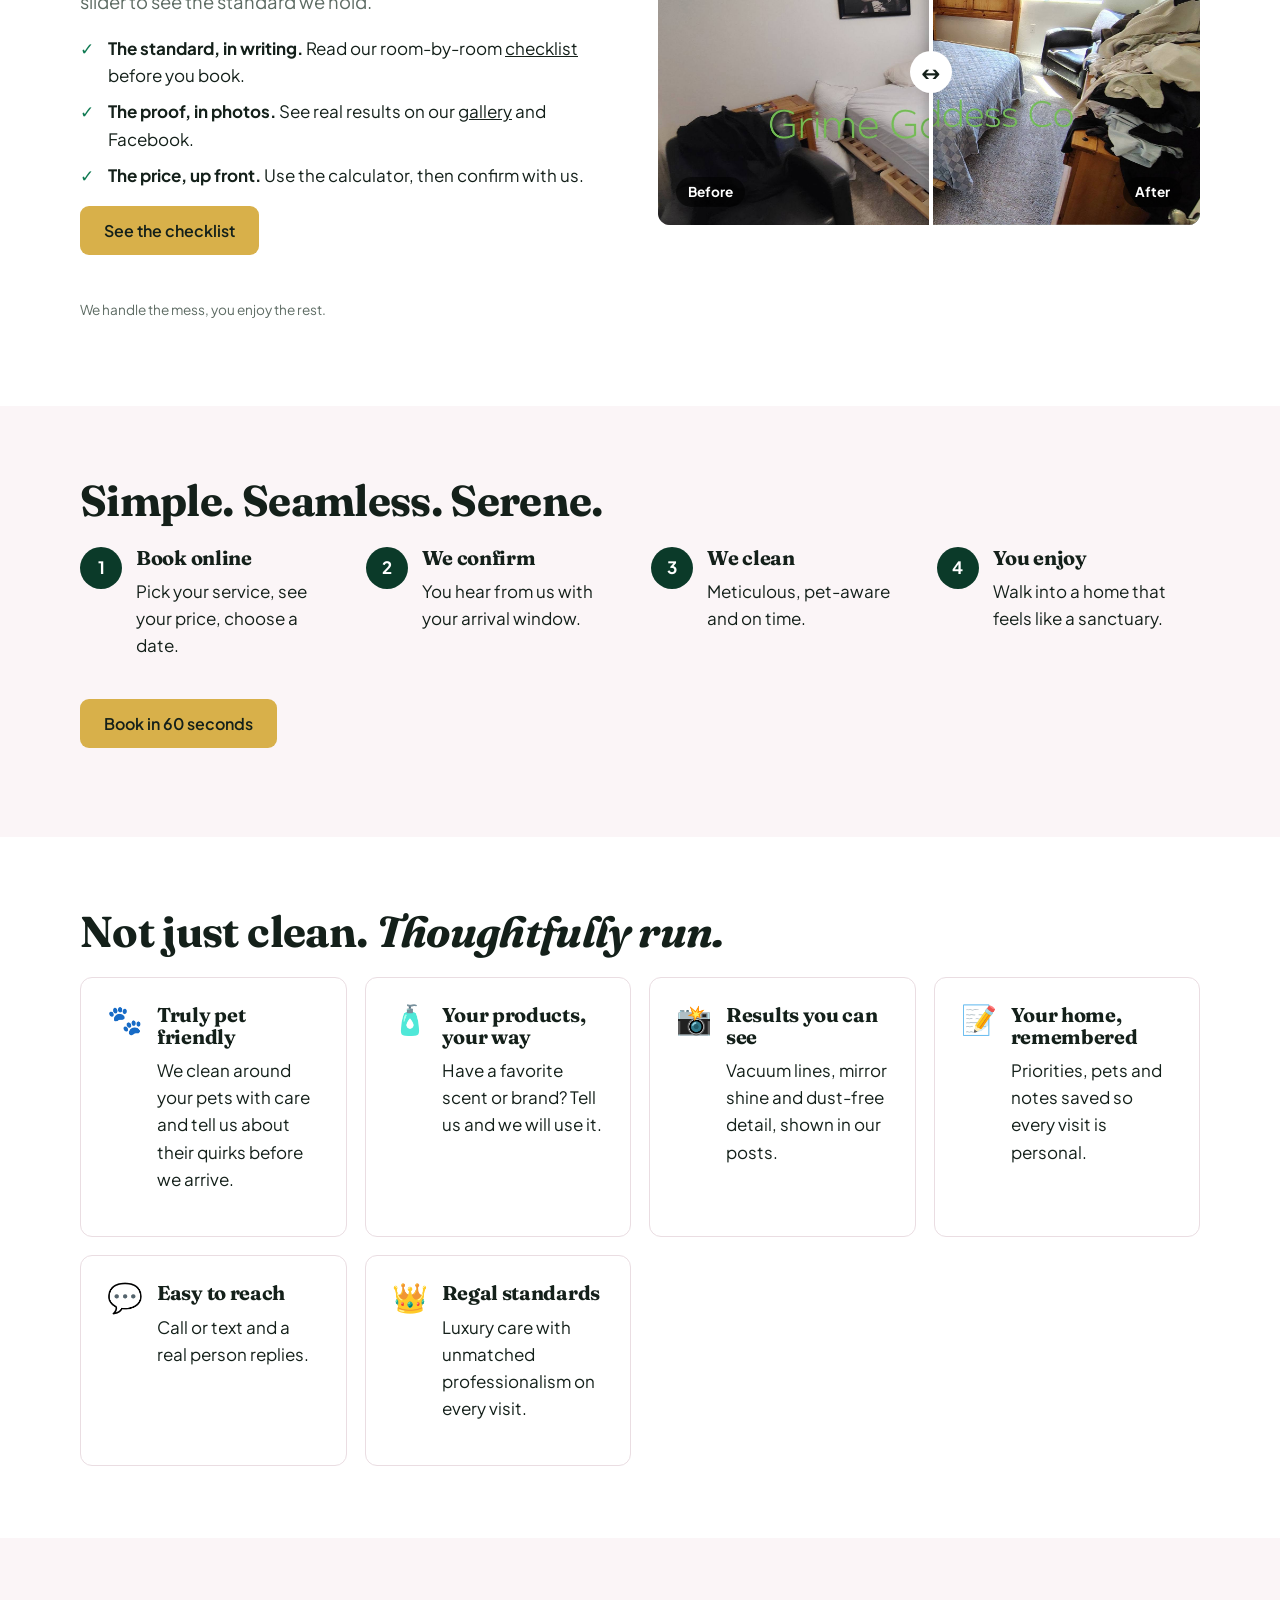
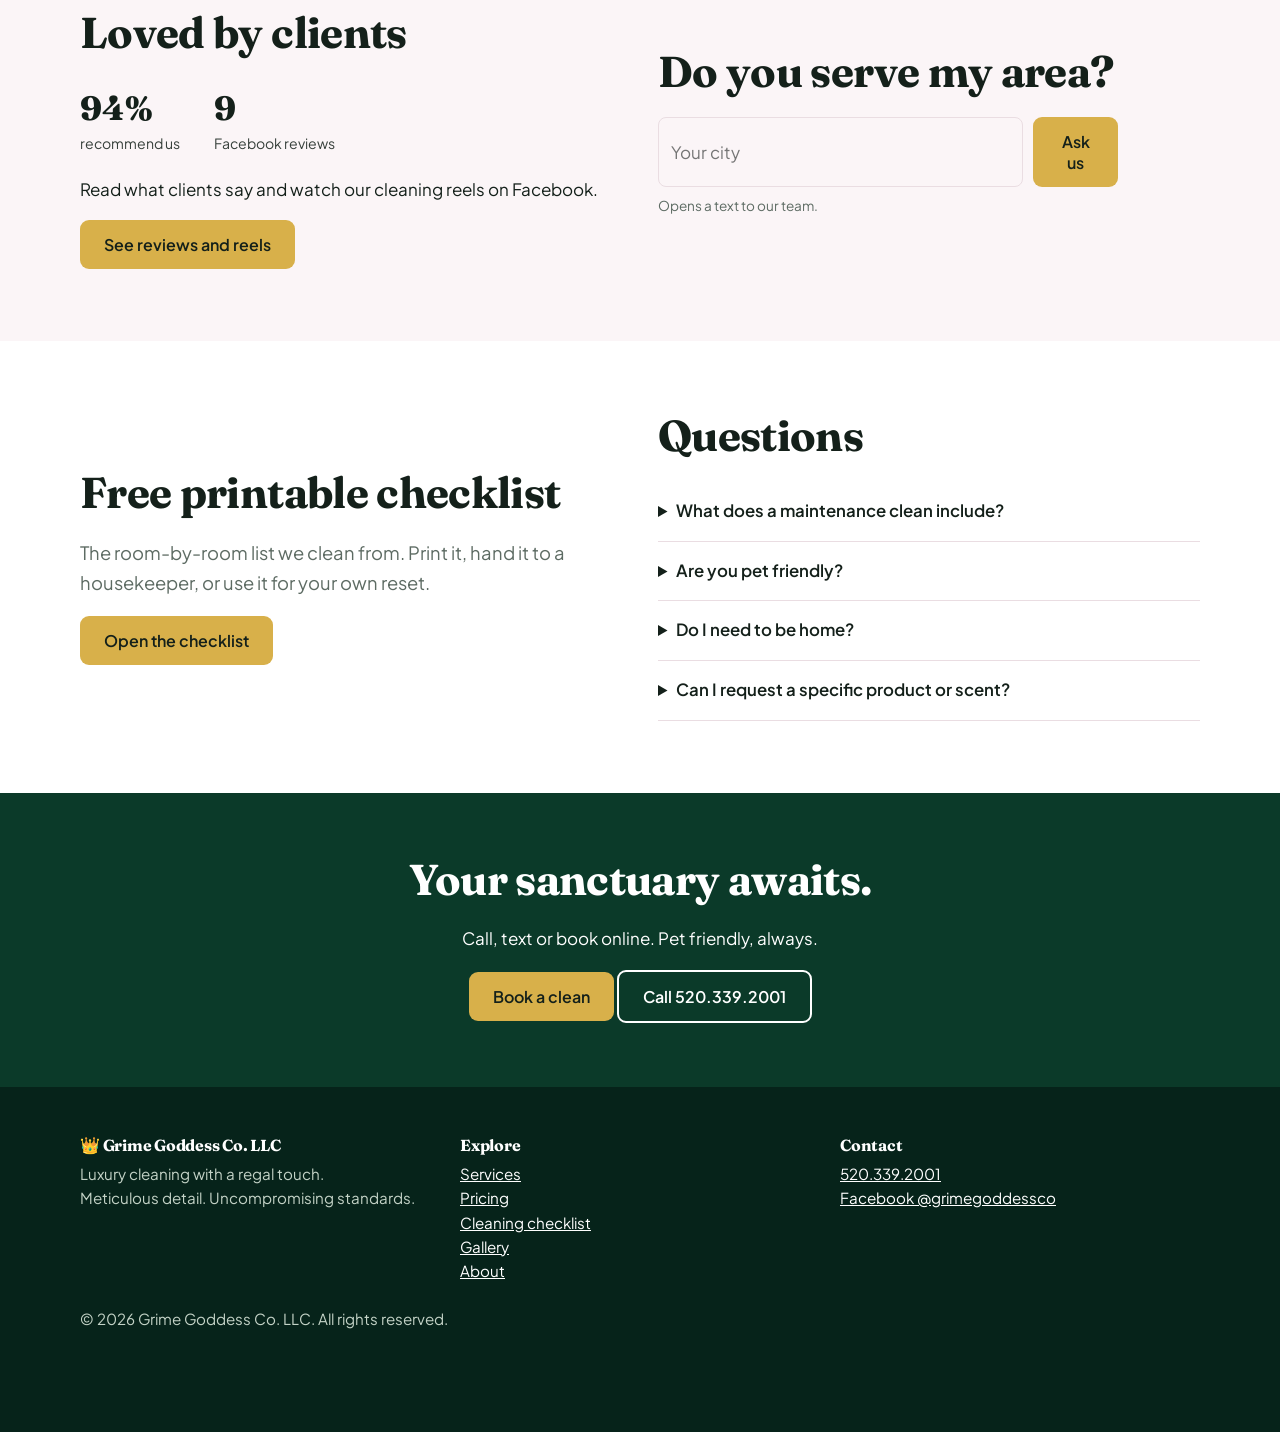
==== commit ac4317e4: "change image text" ====
--- a/index.html
+++ b/index.html
@@ -63,7 +63,7 @@
 <input type="range" min="0" max="100" value="50" aria-label="Drag to compare before and after">
 </div>
 
-<p class="note" style="margin-top:8px">Replace with a real before/after pair from your reels.</p></div></div></section>
+<p class="note" style="margin-top:8px">We handle the mess, you enjoy the rest.</p></div></div></section>
 
 
 <section class="sec"><div class="wrap"><h2>Simple. Seamless. Serene.</h2><div class="steps">
